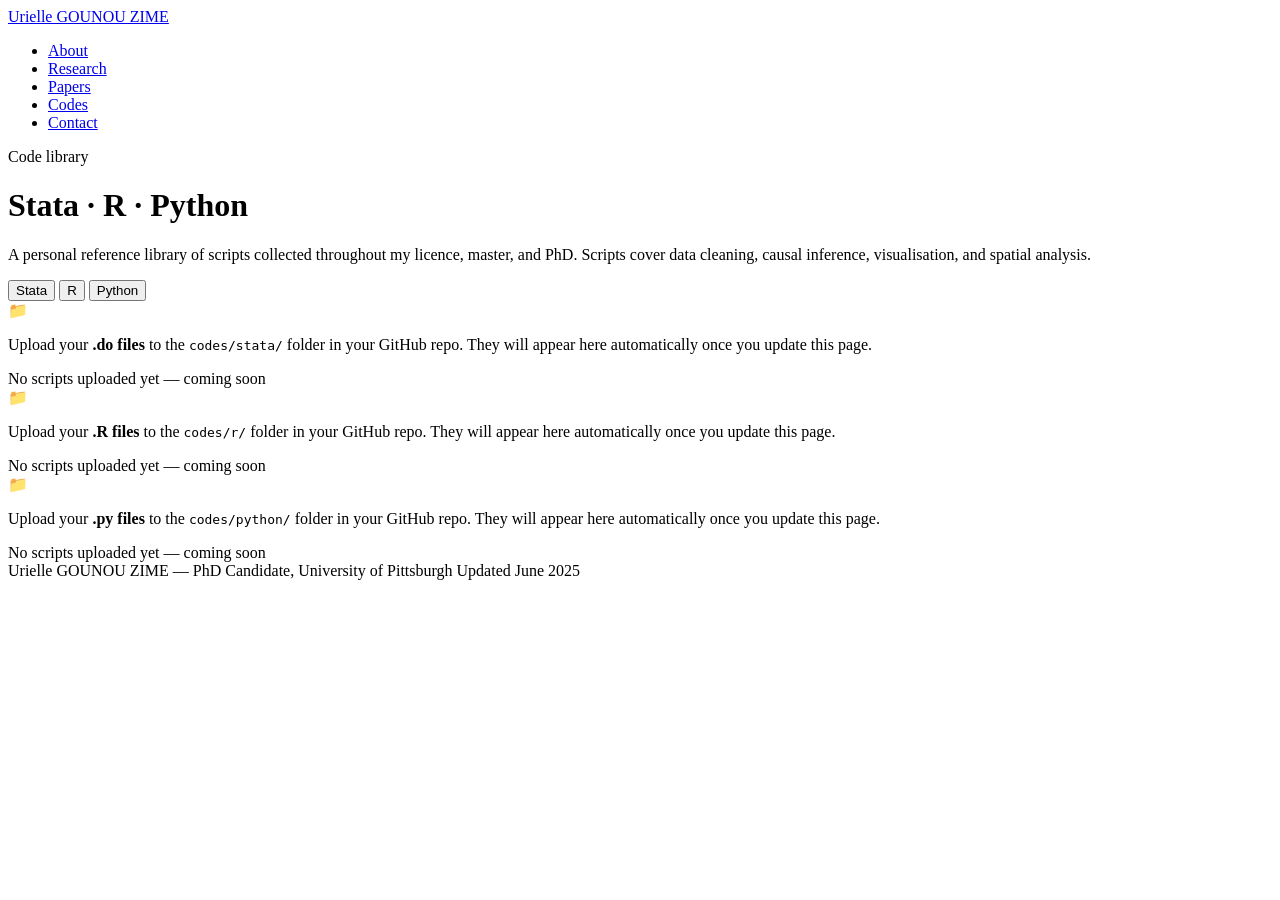
==== codes.html @ 3231b256 "Add files via upload" ====
<!DOCTYPE html>
<html lang="en">
<head>
  <meta charset="UTF-8" /><meta name="viewport" content="width=device-width, initial-scale=1.0" />
  <title>Codes — Urielle GOUNOU ZIME</title>
  <link rel="preconnect" href="https://fonts.googleapis.com" />
  <link rel="preconnect" href="https://fonts.gstatic.com" crossorigin />
  <link href="https://fonts.googleapis.com/css2?family=EB+Garamond:ital,wght@0,400;0,500;1,400&family=Inter:wght@400;500&display=swap" rel="stylesheet" />
  <link rel="stylesheet" href="style.css" />
</head>
<body>
<nav>
  <div class="inner">
    <a href="index.html" class="logo">Urielle GOUNOU ZIME</a>
    <ul>
      <li><a href="index.html">About</a></li>
      <li><a href="research.html">Research</a></li>
      <li><a href="papers.html">Papers</a></li>
      <li><a href="codes.html" class="active">Codes</a></li>
      <li><a href="contact.html">Contact</a></li>
    </ul>
  </div>
</nav>

<div class="page-wrapper">
  <div class="page-header">
    <p class="eyebrow">Code library</p>
    <h1>Stata · R · Python</h1>
    <p class="lead">
      A personal reference library of scripts collected throughout my licence, master, and PhD.
      Scripts cover data cleaning, causal inference, visualisation, and spatial analysis.
    </p>
  </div>

  <div class="code-tabs">
    <button class="code-tab active" onclick="switchTab(event,'stata')">Stata</button>
    <button class="code-tab" onclick="switchTab(event,'r')">R</button>
    <button class="code-tab" onclick="switchTab(event,'python')">Python</button>
  </div>

  <!-- STATA -->
  <div class="code-panel active" id="panel-stata">
    <div class="upload-hint">
      <div class="hint-icon">📁</div>
      <p>Upload your <strong>.do files</strong> to the <code>codes/stata/</code> folder in your GitHub repo. They will appear here automatically once you update this page.</p>
    </div>
    <div class="file-list">
      <div class="file-placeholder">No scripts uploaded yet — coming soon</div>
    </div>
  </div>

  <!-- R -->
  <div class="code-panel" id="panel-r">
    <div class="upload-hint">
      <div class="hint-icon">📁</div>
      <p>Upload your <strong>.R files</strong> to the <code>codes/r/</code> folder in your GitHub repo. They will appear here automatically once you update this page.</p>
    </div>
    <div class="file-list">
      <div class="file-placeholder">No scripts uploaded yet — coming soon</div>
    </div>
  </div>

  <!-- PYTHON -->
  <div class="code-panel" id="panel-python">
    <div class="upload-hint">
      <div class="hint-icon">📁</div>
      <p>Upload your <strong>.py files</strong> to the <code>codes/python/</code> folder in your GitHub repo. They will appear here automatically once you update this page.</p>
    </div>
    <div class="file-list">
      <div class="file-placeholder">No scripts uploaded yet — coming soon</div>
    </div>
  </div>

  <footer>
    <span>Urielle GOUNOU ZIME — PhD Candidate, University of Pittsburgh</span>
    <span>Updated June 2025</span>
  </footer>
</div>

<script>
  function switchTab(e, lang) {
    document.querySelectorAll('.code-tab').forEach(t => t.classList.remove('active'));
    document.querySelectorAll('.code-panel').forEach(p => p.classList.remove('active'));
    e.currentTarget.classList.add('active');
    document.getElementById('panel-' + lang).classList.add('active');
  }
</script>
</body>
</html>
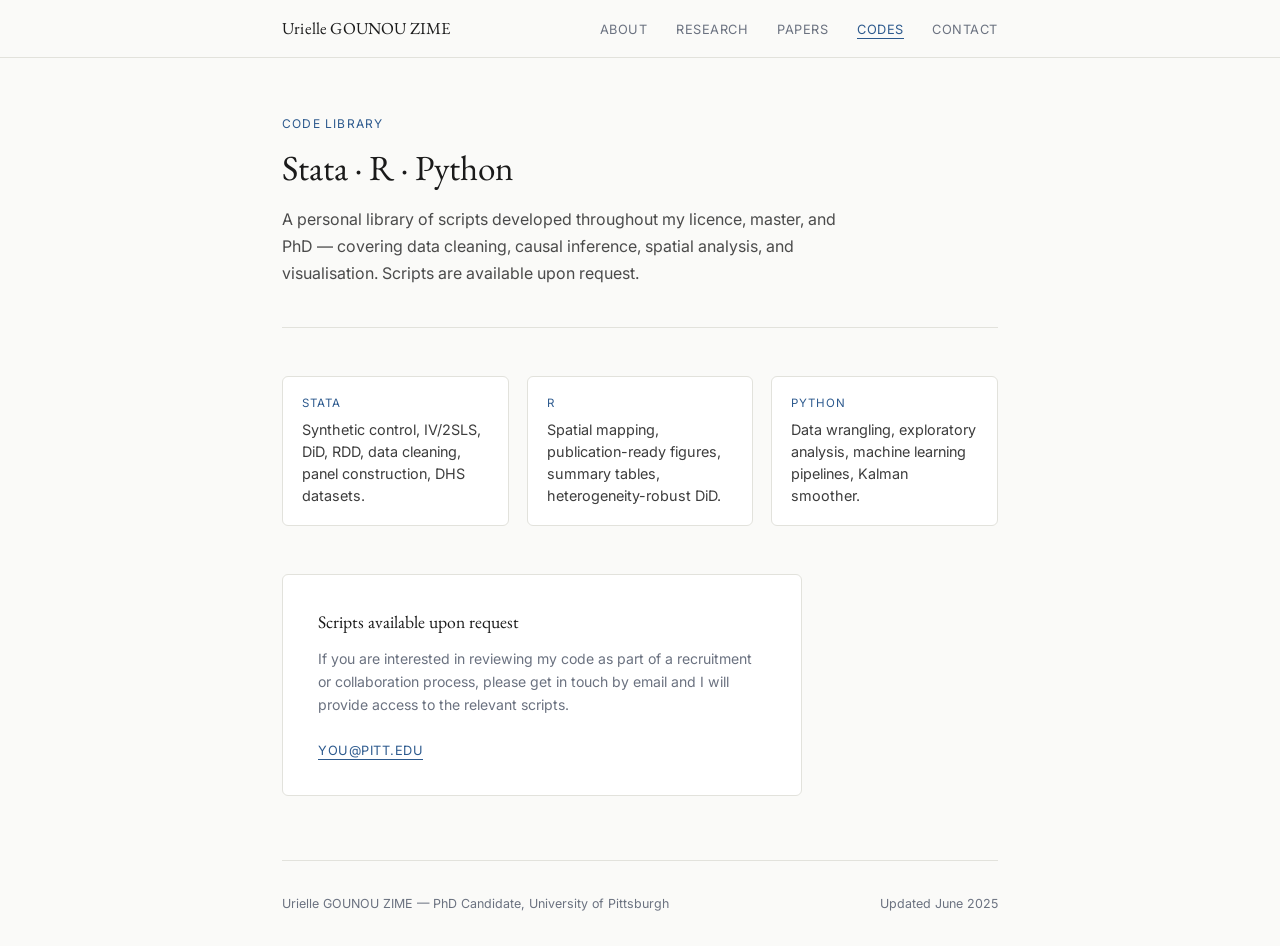
==== commit da56c3ec: "Add files via upload" ====
--- a/codes.html
+++ b/codes.html
@@ -7,6 +7,7 @@
   <link rel="preconnect" href="https://fonts.gstatic.com" crossorigin />
   <link href="https://fonts.googleapis.com/css2?family=EB+Garamond:ital,wght@0,400;0,500;1,400&family=Inter:wght@400;500&display=swap" rel="stylesheet" />
   <link rel="stylesheet" href="style.css" />
+  <meta name="google" content="notranslate" />
 </head>
 <body>
 <nav>
@@ -27,48 +28,38 @@
     <p class="eyebrow">Code library</p>
     <h1>Stata · R · Python</h1>
     <p class="lead">
-      A personal reference library of scripts collected throughout my licence, master, and PhD.
-      Scripts cover data cleaning, causal inference, visualisation, and spatial analysis.
+      A personal library of scripts developed throughout my licence, master, and PhD —
+      covering data cleaning, causal inference, spatial analysis, and visualisation.
+      Scripts are available upon request.
     </p>
   </div>
 
-  <div class="code-tabs">
-    <button class="code-tab active" onclick="switchTab(event,'stata')">Stata</button>
-    <button class="code-tab" onclick="switchTab(event,'r')">R</button>
-    <button class="code-tab" onclick="switchTab(event,'python')">Python</button>
+  <div style="display: grid; grid-template-columns: repeat(auto-fit, minmax(220px, 1fr)); gap: 1.1rem; margin-bottom: 3rem;">
+
+    <div class="interest-card">
+      <p class="label">Stata</p>
+      <p>Synthetic control, IV/2SLS, DiD, RDD, data cleaning, panel construction, DHS datasets.</p>
+    </div>
+
+    <div class="interest-card">
+      <p class="label">R</p>
+      <p>Spatial mapping, publication-ready figures, summary tables, heterogeneity-robust DiD.</p>
+    </div>
+
+    <div class="interest-card">
+      <p class="label">Python</p>
+      <p>Data wrangling, exploratory analysis, machine learning pipelines, Kalman smoother.</p>
+    </div>
+
   </div>
 
-  <!-- STATA -->
-  <div class="code-panel active" id="panel-stata">
-    <div class="upload-hint">
-      <div class="hint-icon">📁</div>
-      <p>Upload your <strong>.do files</strong> to the <code>codes/stata/</code> folder in your GitHub repo. They will appear here automatically once you update this page.</p>
-    </div>
-    <div class="file-list">
-      <div class="file-placeholder">No scripts uploaded yet — coming soon</div>
-    </div>
-  </div>
-
-  <!-- R -->
-  <div class="code-panel" id="panel-r">
-    <div class="upload-hint">
-      <div class="hint-icon">📁</div>
-      <p>Upload your <strong>.R files</strong> to the <code>codes/r/</code> folder in your GitHub repo. They will appear here automatically once you update this page.</p>
-    </div>
-    <div class="file-list">
-      <div class="file-placeholder">No scripts uploaded yet — coming soon</div>
-    </div>
-  </div>
-
-  <!-- PYTHON -->
-  <div class="code-panel" id="panel-python">
-    <div class="upload-hint">
-      <div class="hint-icon">📁</div>
-      <p>Upload your <strong>.py files</strong> to the <code>codes/python/</code> folder in your GitHub repo. They will appear here automatically once you update this page.</p>
-    </div>
-    <div class="file-list">
-      <div class="file-placeholder">No scripts uploaded yet — coming soon</div>
-    </div>
+  <div style="background: white; border: 0.5px solid var(--border); border-radius: 6px; padding: 2rem 2.2rem; max-width: 520px;">
+    <p style="font-family: var(--serif); font-size: 1.1rem; margin-bottom: 0.6rem;">Scripts available upon request</p>
+    <p style="font-size: 0.88rem; color: var(--muted); line-height: 1.65; margin-bottom: 1.2rem;">
+      If you are interested in reviewing my code as part of a recruitment or collaboration process,
+      please get in touch by email and I will provide access to the relevant scripts.
+    </p>
+    <a href="mailto:you@pitt.edu" style="font-size: 0.8rem; letter-spacing: 0.04em; text-transform: uppercase; text-decoration: none; color: var(--blue); border-bottom: 1px solid var(--blue); padding-bottom: 1px;">you@pitt.edu</a>
   </div>
 
   <footer>
@@ -76,14 +67,5 @@
     <span>Updated June 2025</span>
   </footer>
 </div>
-
-<script>
-  function switchTab(e, lang) {
-    document.querySelectorAll('.code-tab').forEach(t => t.classList.remove('active'));
-    document.querySelectorAll('.code-panel').forEach(p => p.classList.remove('active'));
-    e.currentTarget.classList.add('active');
-    document.getElementById('panel-' + lang).classList.add('active');
-  }
-</script>
 </body>
 </html>
--- a/style.css
+++ b/style.css
@@ -0,0 +1,123 @@
+*, *::before, *::after { box-sizing: border-box; margin: 0; padding: 0; }
+:root {
+  --cream: #FAFAF8; --ink: #1A1A1A; --blue: #2D5A8E;
+  --muted: #6B7280; --border: #E2E2DC; --rule: #D1D5DB;
+  --serif: 'EB Garamond', Georgia, serif;
+  --sans: 'Inter', system-ui, sans-serif;
+}
+html { scroll-behavior: smooth; }
+body { background: var(--cream); color: var(--ink); font-family: var(--sans); font-size: 16px; line-height: 1.7; }
+
+nav {
+  position: sticky; top: 0; z-index: 100;
+  background: var(--cream); border-bottom: 0.5px solid var(--border); padding: 0.9rem 0;
+}
+nav .inner {
+  max-width: 780px; margin: 0 auto; padding: 0 2rem;
+  display: flex; justify-content: space-between; align-items: center;
+}
+nav .logo { font-family: var(--serif); font-size: 1.05rem; color: var(--ink); text-decoration: none; letter-spacing: 0.01em; }
+nav ul { list-style: none; display: flex; gap: 1.8rem; }
+nav ul a {
+  font-size: 0.8rem; color: var(--muted); text-decoration: none;
+  letter-spacing: 0.04em; text-transform: uppercase; transition: color 0.15s;
+}
+nav ul a:hover { color: var(--blue); }
+nav ul a.active { color: var(--blue); border-bottom: 1.5px solid var(--blue); padding-bottom: 1px; }
+
+.page-wrapper { max-width: 780px; margin: 0 auto; padding: 0 2rem; }
+
+/* PAGE HEADER */
+.page-header { padding: 3.5rem 0 2.5rem; border-bottom: 0.5px solid var(--border); margin-bottom: 3rem; }
+.page-header .eyebrow { font-size: 0.75rem; letter-spacing: 0.1em; text-transform: uppercase; color: var(--blue); margin-bottom: 0.7rem; }
+.page-header h1 { font-family: var(--serif); font-size: 2.2rem; font-weight: 400; line-height: 1.25; }
+.page-header h1 em { font-style: italic; }
+.page-header .lead { font-size: 1rem; color: #4B4B4B; max-width: 560px; margin-top: 1rem; line-height: 1.7; }
+
+/* ACADEMIC RULE */
+.academic-rule { width: 100%; height: 1px; background: var(--rule); position: relative; overflow: hidden; margin: 0.5rem 0 2.5rem; }
+.academic-rule::after {
+  content: ''; position: absolute; top: 0; left: -100%; width: 60%; height: 100%;
+  background: linear-gradient(90deg, transparent, var(--blue), transparent);
+  animation: rule-sweep 3s ease-in-out forwards;
+}
+@keyframes rule-sweep { 0% { left: -60%; opacity: 0; } 20% { opacity: 1; } 100% { left: 110%; opacity: 0; } }
+
+/* LINKS ROW */
+.links-row { display: flex; gap: 1.2rem; margin-top: 1.8rem; flex-wrap: wrap; }
+.links-row a {
+  font-size: 0.8rem; letter-spacing: 0.04em; text-transform: uppercase;
+  text-decoration: none; color: var(--blue);
+  border-bottom: 1px solid var(--blue); padding-bottom: 1px; transition: opacity 0.15s;
+}
+.links-row a:hover { opacity: 0.65; }
+
+/* INTEREST CARDS */
+.interests-grid { display: grid; grid-template-columns: repeat(auto-fit, minmax(200px, 1fr)); gap: 1.1rem; }
+.interest-card { background: white; border: 0.5px solid var(--border); border-radius: 6px; padding: 1.1rem 1.2rem; }
+.interest-card .label { font-size: 0.72rem; letter-spacing: 0.08em; text-transform: uppercase; color: var(--blue); margin-bottom: 0.35rem; }
+.interest-card p { font-size: 0.9rem; color: #3D3D3D; line-height: 1.55; }
+
+/* COMING SOON */
+.coming-soon {
+  text-align: center; padding: 4rem 2rem; color: var(--muted);
+  border: 0.5px dashed var(--border); border-radius: 8px; margin-top: 0.5rem;
+}
+.coming-soon p { font-family: var(--serif); font-size: 1.15rem; font-style: italic; margin-bottom: 0.5rem; }
+.coming-soon span { font-size: 0.82rem; }
+
+/* CODE PAGE */
+.code-tabs { display: flex; border-bottom: 0.5px solid var(--border); margin-bottom: 2rem; }
+.code-tab {
+  font-size: 0.79rem; letter-spacing: 0.05em; text-transform: uppercase;
+  padding: 0.55rem 1.1rem; border: none; background: none; cursor: pointer;
+  color: var(--muted); border-bottom: 2px solid transparent; margin-bottom: -0.5px;
+  font-family: var(--sans); transition: color 0.15s;
+}
+.code-tab:hover { color: var(--ink); }
+.code-tab.active { color: var(--blue); border-bottom: 2px solid var(--blue); font-weight: 500; }
+.code-panel { display: none; }
+.code-panel.active { display: block; }
+.code-intro-text { font-size: 0.92rem; color: #4B4B4B; max-width: 580px; margin-bottom: 2rem; line-height: 1.65; }
+.upload-hint {
+  display: flex; align-items: flex-start; gap: 1rem;
+  background: white; border: 0.5px solid var(--border); border-radius: 6px;
+  padding: 1.2rem 1.4rem; margin-bottom: 1.5rem;
+}
+.upload-hint .hint-icon { font-size: 1.3rem; line-height: 1; margin-top: 2px; }
+.upload-hint p { font-size: 0.88rem; color: var(--muted); line-height: 1.6; }
+.upload-hint strong { color: var(--ink); font-weight: 500; }
+.file-list { display: flex; flex-direction: column; gap: 0.6rem; }
+.file-placeholder {
+  display: flex; align-items: center; justify-content: space-between;
+  padding: 0.75rem 1rem; border: 0.5px dashed var(--border); border-radius: 5px;
+  font-size: 0.85rem; color: #9CA3AF; font-style: italic;
+}
+
+/* PAPERS */
+.pub-list { display: flex; flex-direction: column; gap: 2.2rem; }
+.pub-item .pub-title { font-family: var(--serif); font-size: 1.08rem; font-weight: 400; color: var(--ink); margin-bottom: 0.25rem; }
+.pub-item .pub-meta { font-size: 0.82rem; color: var(--muted); margin-bottom: 0.4rem; }
+.pub-item .pub-abstract { font-size: 0.9rem; color: #4B4B4B; line-height: 1.65; }
+.pub-badge { display: inline-block; font-size: 0.7rem; letter-spacing: 0.05em; text-transform: uppercase; padding: 2px 7px; border-radius: 3px; margin-right: 0.4rem; font-family: var(--sans); }
+.badge-wp { background: #EFF6FF; color: #1D4ED8; border: 0.5px solid #BFDBFE; }
+.badge-prog { background: #F0FDF4; color: #166534; border: 0.5px solid #BBF7D0; }
+
+/* CONTACT */
+.contact-grid { display: grid; grid-template-columns: repeat(auto-fit, minmax(180px, 1fr)); gap: 1rem; margin-top: 2rem; }
+.contact-item { border: 0.5px solid var(--border); border-radius: 6px; padding: 1rem 1.1rem; background: white; }
+.contact-item .c-label { font-size: 0.72rem; letter-spacing: 0.08em; text-transform: uppercase; color: var(--muted); margin-bottom: 0.3rem; }
+.contact-item a { font-size: 0.9rem; color: var(--blue); text-decoration: none; }
+.contact-item a:hover { text-decoration: underline; }
+.contact-item p { font-size: 0.9rem; color: var(--ink); }
+
+footer {
+  border-top: 0.5px solid var(--border); padding: 2rem 0; margin-top: 4rem;
+  font-size: 0.78rem; color: var(--muted);
+  display: flex; justify-content: space-between; flex-wrap: wrap; gap: 0.5rem;
+}
+@media (max-width: 600px) {
+  nav ul { gap: 1rem; } nav ul a { font-size: 0.7rem; }
+  .page-header h1 { font-size: 1.7rem; }
+  nav .logo { font-size: 0.88rem; }
+}
